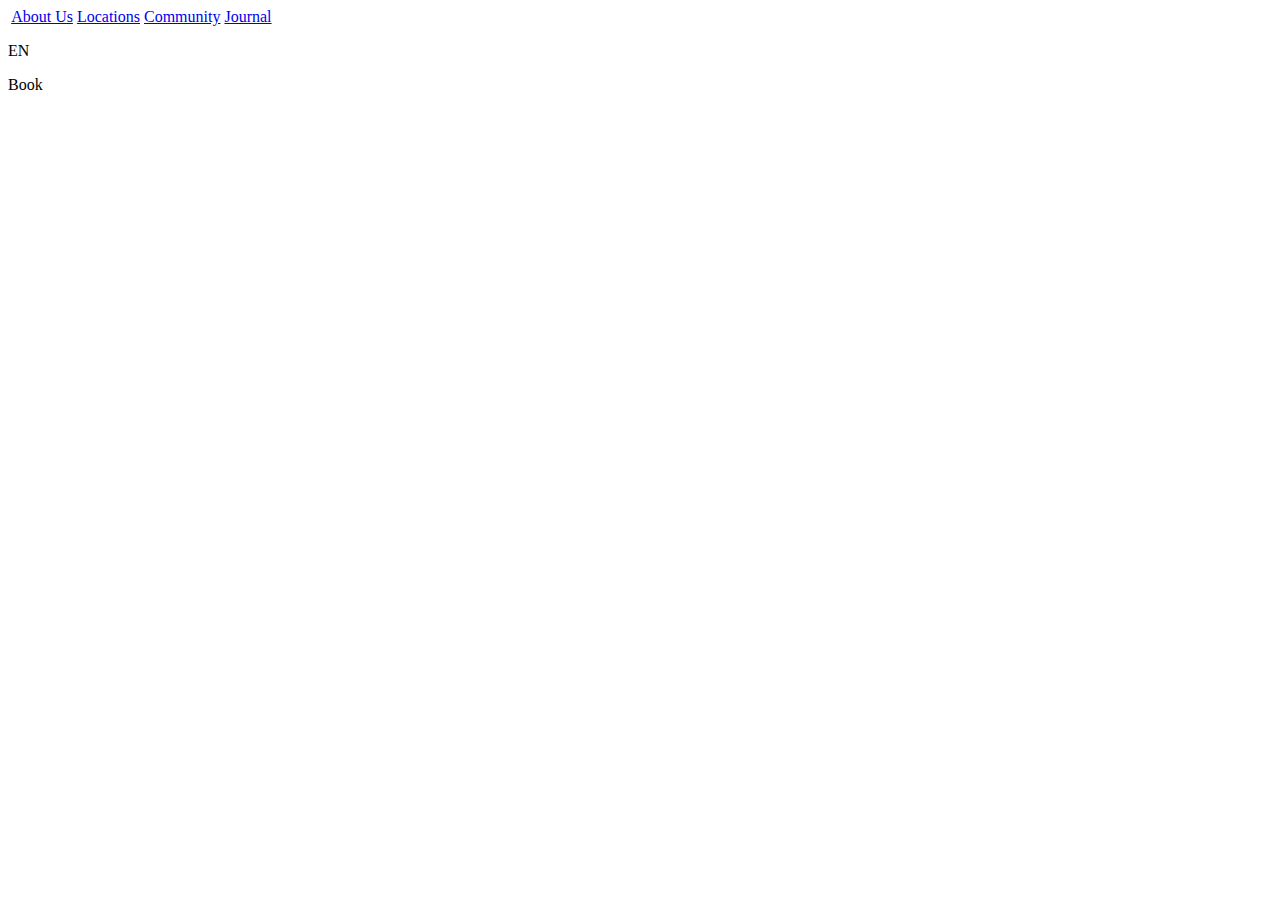
==== index.html @ 4d6e24e7 "first commit" ====
<!DOCTYPE html>
<html lang="en">
<head>
  <meta charset="UTF-8">
  <meta name="viewport" content="width=device-width, initial-scale=1.0">
  <title>새로운 방식으로 살아보는 뉴리빙 커뮤니티, 맹그로브</title>
</head>
<body>
  <div class="header">
    <img src="" class="logo">
    <a href="#">About Us</a>
    <a href="#">Locations</a>
    <a href="#">Community</a>
    <a href="#">Journal</a>
    <p href="#">EN</p>
    <div class="book-btn">Book</div>
  </div>
  <div class="hero-img">
    
  </div>
</body>
</html>
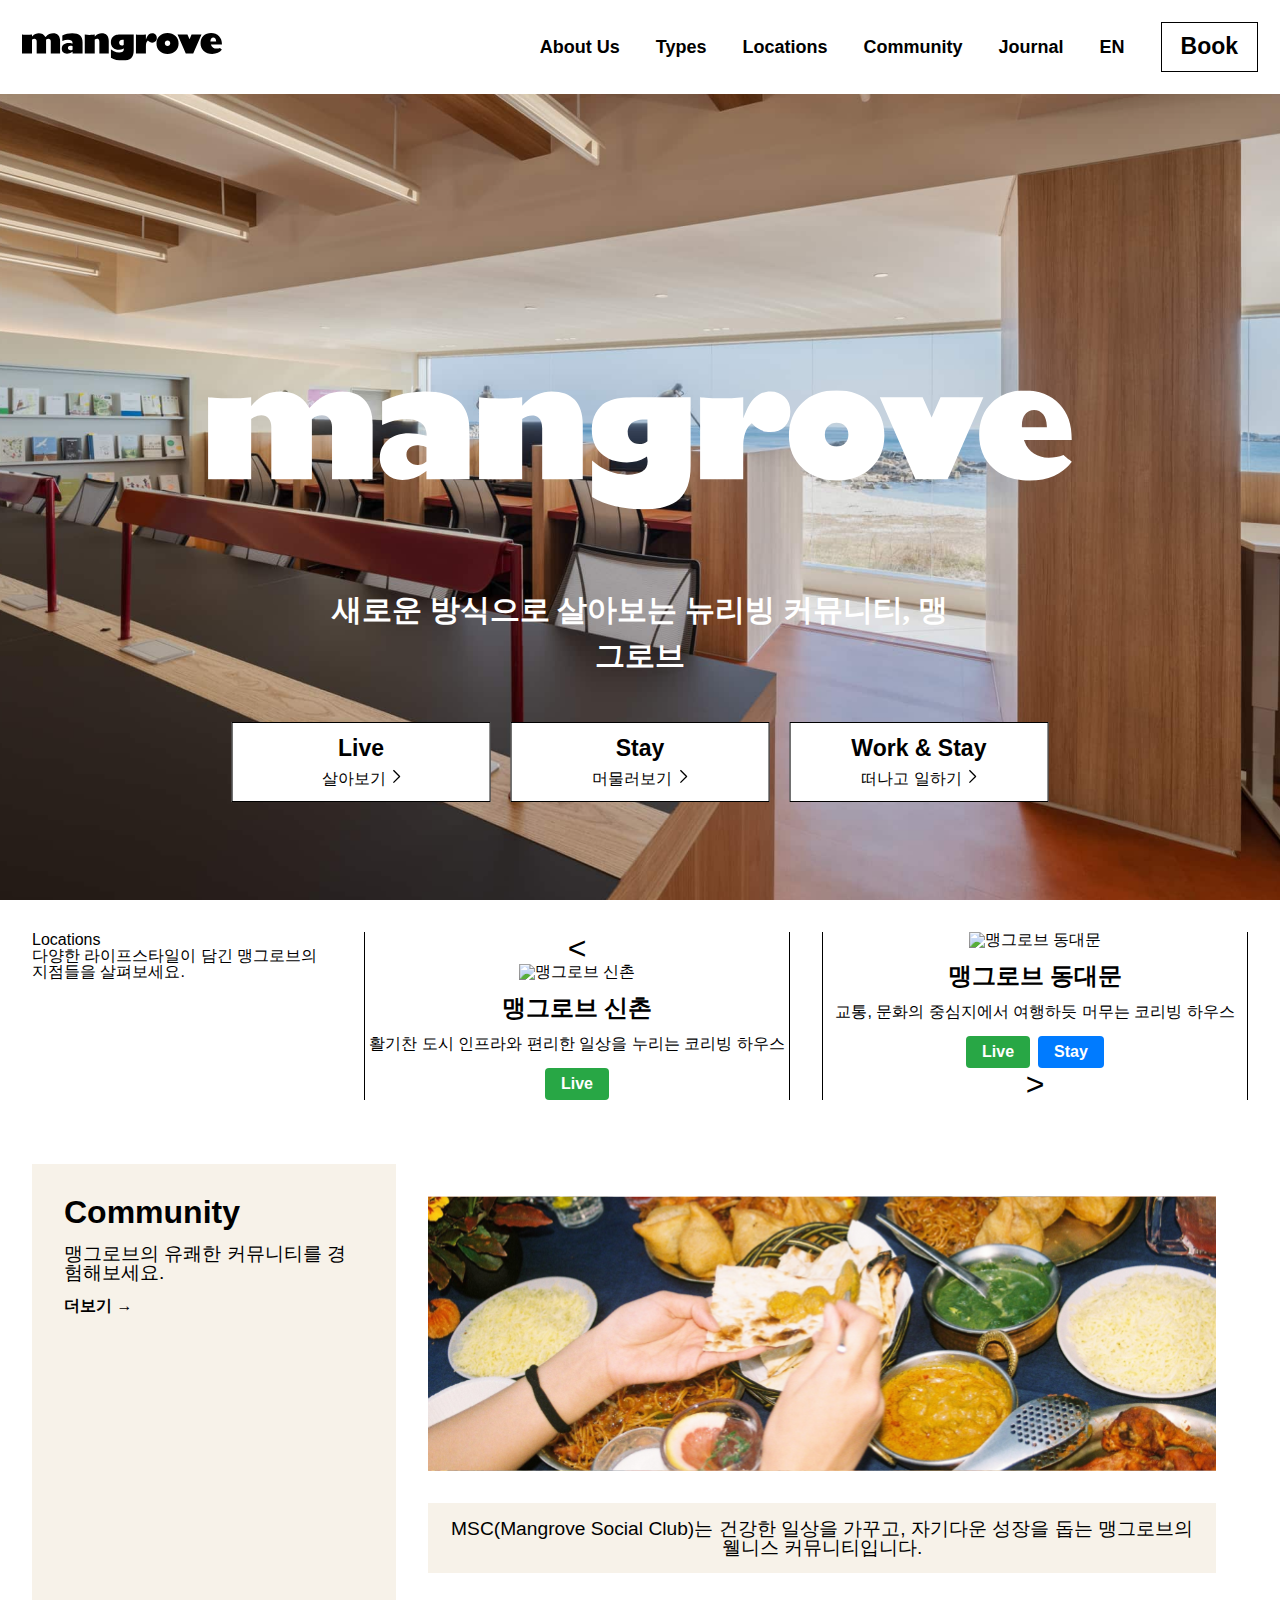
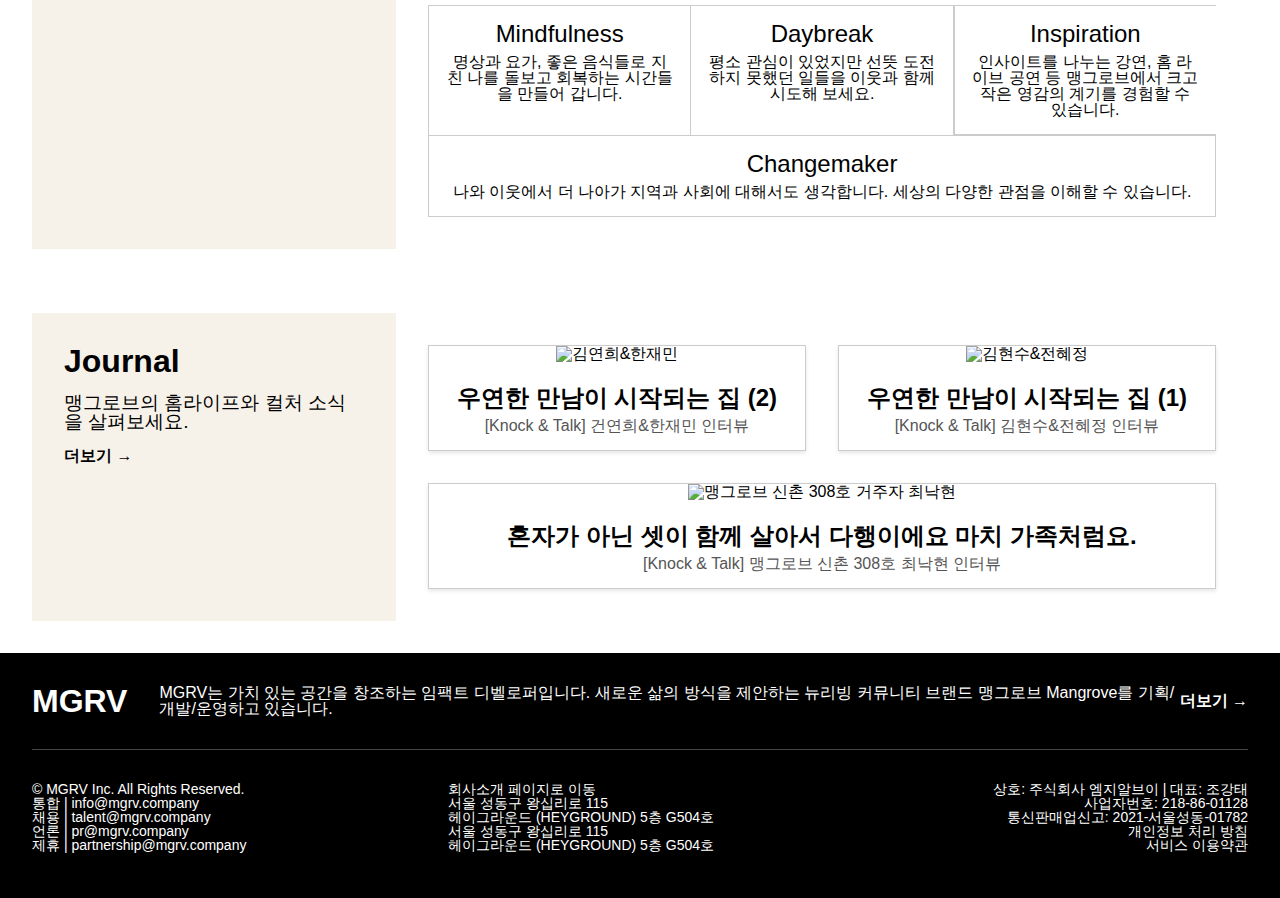
==== commit 6c4031c6: "ADD :: 레이아웃" ====
--- a/index.html
+++ b/index.html
@@ -1,22 +1,188 @@
 <!DOCTYPE html>
 <html lang="en">
+
 <head>
   <meta charset="UTF-8">
   <meta name="viewport" content="width=device-width, initial-scale=1.0">
   <title>새로운 방식으로 살아보는 뉴리빙 커뮤니티, 맹그로브</title>
+  <link href="./reset.css" rel="stylesheet">
+  <link href="./style.css" rel="stylesheet">
 </head>
+
 <body>
   <div class="header">
-    <img src="" class="logo">
-    <a href="#">About Us</a>
-    <a href="#">Locations</a>
-    <a href="#">Community</a>
-    <a href="#">Journal</a>
-    <p href="#">EN</p>
-    <div class="book-btn">Book</div>
+    <img src="./assets/logo_black.svg" class="logo">
+    <div class="link-container">
+      <a href="./about_us.html">About Us</a>
+      <a href="#">Types</a>
+      <a href="#">Locations</a>
+      <a href="#">Community</a>
+      <a href="#">Journal</a>
+      <p href="#">EN</p>
+      <div class="book-btn btn-title">Book</div>
+    </div>
   </div>
-  <div class="hero-img">
-    
+  <div class="hero-container">
+    <img src="./assets/hero_image.png" class="hero-img">
+    <img src="assets/logo_white.svg" class="hero-logo">
+    <div class="content">새로운 방식으로 살아보는 뉴리빙 커뮤니티, 맹그로브</div>
+    <div class="cta-buttons">
+      <div class="cta-btn">
+        <div class="cta-btn-text">
+          <div class="btn-title">Live</div>
+          <div class="btn-text-container">
+            <div class="btn-text">살아보기</div>
+            <img src="assets/arrow-right.svg">
+          </div>
+        </div>
+      </div>
+      <div class="cta-btn">
+        <div class="cta-btn-text">
+          <div class="btn-title">Stay</div>
+          <div class="btn-text-container">
+            <div class="btn-text">머물러보기</div>
+            <img src="assets/arrow-right.svg">
+          </div>
+        </div>
+      </div>
+      <div class="cta-btn">
+        <div class="cta-btn-text">
+          <div class="btn-title">Work & Stay</div>
+          <div class="btn-text-container">
+            <div class="btn-text">떠나고 일하기</div>
+            <img src="assets/arrow-right.svg">
+          </div>
+        </div>
+      </div>
+    </div>
   </div>
+
+  <div class="container">
+    <div class="sidebar">
+      <h1>Locations</h1>
+      <p>다양한 라이프스타일이 담긴 맹그로브의 지점들을 살펴보세요.</p>
+    </div>
+    <div class="main-content">
+
+      <div class="card">
+        <div class="arrow">&lt;</div>
+        <img src="./assets/맹그로브 신촌.svg" alt="맹그로브 신촌">
+        <div class="card-title">맹그로브 신촌</div>
+        <div class="card-description">활기찬 도시 인프라와 편리한 일상을 누리는 코리빙 하우스</div>
+        <div class="btn-container">
+          <a href="#" class="btn live">Live</a>
+        </div>
+      </div>
+      <div class="card">
+        <img src="./assets/맹그로브 동대문.svg" alt="맹그로브 동대문">
+        <div class="card-title">맹그로브 동대문</div>
+        <div class="card-description">교통, 문화의 중심지에서 여행하듯 머무는 코리빙 하우스</div>
+        <div class="btn-container">
+          <a href="#" class="btn live">Live</a>
+          <a href="#" class="btn stay">Stay</a>
+        </div>
+        <div class="arrow">&gt;</div>
+      </div>
+    </div>
+  </div>
+  <div class="community-container">
+    <div class="community-sidebar">
+      <h1>Community</h1>
+      <p>맹그로브의 유쾌한 커뮤니티를 경험해보세요.</p>
+      <a href="#">더보기 &rarr;</a>
+    </div>
+    <div class="community-main-content">
+      <img src="./assets/community_banner.svg" alt="MSC">
+      <div class="community-description">
+        MSC(Mangrove Social Club)는 건강한 일상을 가꾸고, 자기다운 성장을 돕는 맹그로브의 웰니스 커뮤니티입니다.
+      </div>
+      <div class="community-features">
+        <div class="community-feature">
+          <h2>Mindfulness</h2>
+          <p>명상과 요가, 좋은 음식들로 지친 나를 돌보고 회복하는 시간들을 만들어 갑니다.</p>
+        </div>
+        <div class="community-feature">
+          <h2>Daybreak</h2>
+          <p>평소 관심이 있었지만 선뜻 도전하지 못했던 일들을 이웃과 함께 시도해 보세요.</p>
+        </div>
+        <div class="community-feature">
+          <h2>Inspiration</h2>
+          <p>인사이트를 나누는 강연, 홈 라이브 공연 등 맹그로브에서 크고 작은 영감의 계기를 경험할 수 있습니다.</p>
+        </div>
+        <div class="community-feature">
+          <h2>Changemaker</h2>
+          <p>나와 이웃에서 더 나아가 지역과 사회에 대해서도 생각합니다. 세상의 다양한 관점을 이해할 수 있습니다.</p>
+        </div>
+      </div>
+    </div>
+  </div>
+
+  <div class="journal-container">
+    <div class="journal-sidebar">
+      <h1>Journal</h1>
+      <p>맹그로브의 홈라이프와 컬처 소식을 살펴보세요.</p>
+      <a href="#">더보기 &rarr;</a>
+    </div>
+    <div class="journal-main-content">
+      <div class="journal-card">
+        <img src="./assets/김연희_한재민.svg" alt="김연희&한재민">
+        <div class="journal-card-content">
+          <div class="journal-card-title">우연한 만남이 시작되는 집 (2)</div>
+          <div class="journal-card-description">[Knock & Talk] 건연희&한재민 인터뷰</div>
+        </div>
+      </div>
+      <div class="journal-card">
+        <img src="./assets/김현수_전혜정.svg" alt="김현수&전혜정">
+        <div class="journal-card-content">
+          <div class="journal-card-title">우연한 만남이 시작되는 집 (1)</div>
+          <div class="journal-card-description">[Knock & Talk] 김현수&전혜정 인터뷰</div>
+        </div>
+      </div>
+      <div class="journal-card">
+        <img src="./assets/최낙현.svg" alt="맹그로브 신촌 308호 거주자 최낙현">
+        <div class="journal-card-content">
+          <div class="journal-card-title">혼자가 아닌 셋이 함께 살아서 다행이에요 마치 가족처럼요.</div>
+          <div class="journal-card-description">[Knock & Talk] 맹그로브 신촌 308호 최낙현 인터뷰</div>
+        </div>
+      </div>
+    </div>
+  </div>
+
+  <div class="footer-container">
+    <div class="footer-top">
+      <div class="footer-logo">MGRV</div>
+      <div class="footer-description">
+        MGRV는 가치 있는 공간을 창조하는 임팩트 디벨로퍼입니다. 새로운 삶의 방식을 제안하는 뉴리빙 커뮤니티 브랜드 맹그로브 Mangrove를 기획/개발/운영하고 있습니다.
+      </div>
+      <a href="#" class="footer-link">더보기 &rarr;</a>
+    </div>
+    <div class="footer-bottom">
+      <div>
+        &copy; MGRV Inc. All Rights Reserved.<br>
+        통합 | info@mgrv.company<br>
+        채용 | talent@mgrv.company<br>
+        언론 | pr@mgrv.company<br>
+        제휴 | partnership@mgrv.company
+      </div>
+      <div>
+        회사소개 페이지로 이동<br>
+        서울 성동구 왕십리로 115<br>
+        헤이그라운드 (HEYGROUND) 5층 G504호<br>
+        서울 성동구 왕십리로 115<br>
+        헤이그라운드 (HEYGROUND) 5층 G504호<br>
+        <br>
+        <i class="fa fa-youtube"></i> <i class="fa fa-instagram"></i> <i class="fa fa-facebook"></i>
+      </div>
+      <div>
+        상호: 주식회사 엠지알브이 | 대표: 조강태<br>
+        사업자번호: 218-86-01128<br>
+        통신판매업신고: 2021-서울성동-01782<br>
+        개인정보 처리 방침<br>
+        서비스 이용약관
+      </div>
+    </div>
+  </div>
+
 </body>
+
 </html>--- a/style.css
+++ b/style.css
@@ -0,0 +1,694 @@
+.hero-container {
+  position: relative;
+  height: 100vh;
+}
+
+.hero-img {
+  width: 100vw;
+  height: 100%;
+  object-fit: cover;
+  position: absolute;
+  top: 0;
+  left: 0;
+  z-index: 1;
+}
+
+.hero-logo {
+  position: absolute;
+  z-index: 2;
+  top: 50%;
+  left: 50%;
+  transform: translate(-50%, -50%);
+}
+
+.content {
+  position: absolute;
+  bottom: 13.81rem; /* 원하는 위치로 조정 */
+  left: 50%;
+  transform: translateX(-50%);
+  z-index: 2;
+  color: #fff;
+  text-align: center;
+  font-family: "Noto Sans KR";
+  font-size: 1.90375rem;
+  font-style: normal;
+  font-weight: 700;
+  line-height: 2.88rem; /* 151.28% */
+}
+
+.header {
+  position: fixed;
+  top: 0;
+  z-index: 10;
+  background-color: #fff;
+  width: 100vw;
+  display: flex;
+  align-items: center;
+  justify-content: space-between;
+  padding-top: 1.37rem;
+  padding-bottom: 1.37rem;
+}
+
+.link-container {
+  display: flex;
+  justify-content: center;
+  align-items: center;
+  gap: 2.25rem;
+  color: #000;
+
+  font-size: 1.125rem;
+  font-style: normal;
+  font-weight: 900;
+  line-height: 1.125rem;
+  padding-right: 1.37rem;
+}
+
+.logo {
+  display: block;
+  padding-left: 1.37rem;
+}
+
+.book-btn {
+  display: flex;
+  padding: 0.5625rem 1.1875rem;
+  justify-content: center;
+  align-items: center;
+  border: 1px solid #000;
+  background: #fff;
+}
+
+.cta-buttons {
+  display: flex;
+  gap: 1.24rem;
+  position: absolute;
+  bottom: 6.12rem; 
+  left: 50%;
+  transform: translateX(-50%);
+  z-index: 2;
+}
+
+.cta-btn {
+  display: flex;
+  width: 16.06813rem;
+  height: 4.88263rem;
+  flex-direction: column;
+  align-items: flex-start;
+  gap: 0.5rem;
+  border: 1px solid #000;
+  background: #fff;
+  align-items: center;
+  justify-content: center;
+  cursor: pointer;
+}
+
+.cta-btn-text {
+  display: flex;
+  flex-direction: column;
+  align-items: center;
+  gap: 0.375rem;
+}
+
+.btn-title {
+  color: #000;
+  text-align: center;
+  font-size: 1.4375rem;
+  font-style: normal;
+  font-weight: 900;
+  line-height: 1.86875rem; /* 130% */
+}
+
+.btn-text {
+  color: #000;
+  text-align: center;
+  font-size: 1rem;
+  font-style: normal;
+  font-weight: 500;
+  line-height: normal;
+}
+
+.btn-text-container {
+  display: flex;
+  align-items: flex-start;
+  gap: 0.375rem;
+}
+
+
+.container {
+  display: flex;
+  flex-wrap: wrap;
+  padding: 2rem;
+}
+
+.sidebar {
+  flex: 1;
+  min-width: 300px;
+  padding-right: 2rem;
+}
+
+.main-content {
+  flex: 3;
+  display: flex;
+  gap: 2rem;
+  overflow: hidden;
+}
+
+.card {
+  flex: 1;
+  min-width: 300px;
+  border-left: 1px solid #000;
+  border-right: 1px solid #000;
+  text-align: center;
+}
+
+.card img {
+  max-width: 100%;
+  height: auto;
+}
+
+.card-title {
+  font-weight: bold;
+  font-size: 1.5rem;
+  margin-top: 1rem;
+}
+
+.card-description {
+  margin-top: 1rem;
+}
+
+.card .btn-container {
+  display: flex;
+  justify-content: center;
+  gap: 0.5rem;
+  margin-top: 1rem;
+}
+
+.card .btn {
+  display: inline-block;
+  padding: 0.5rem 1rem;
+  border-radius: 0.25rem;
+  background-color: #007bff;
+  color: #fff;
+  text-decoration: none;
+  font-weight: bold;
+}
+
+.card .btn.live {
+  background-color: #28a745;
+}
+
+.card .btn.stay {
+  background-color: #007bff;
+}
+
+.arrow {
+  display: flex;
+  align-items: center;
+  justify-content: center;
+  font-size: 2rem;
+  cursor: pointer;
+  padding: 0 1rem;
+}
+
+.arrow-left {
+  border-right: 1px solid #000;
+}
+
+.arrow-right {
+  border-left: 1px solid #000;
+}
+
+.community-container {
+  display: flex;
+  flex-wrap: wrap;
+  padding: 2rem;
+}
+
+.community-sidebar {
+  flex: 1;
+  min-width: 300px;
+  background-color: #f7f2e9;
+  padding: 2rem;
+}
+
+.community-sidebar h1 {
+  font-size: 2rem;
+  font-weight: bold;
+}
+
+.community-sidebar p {
+  margin-top: 1rem;
+  font-size: 1.2rem;
+}
+
+.community-sidebar a {
+  display: inline-block;
+  margin-top: 1rem;
+  font-weight: bold;
+  text-decoration: none;
+  color: #000;
+}
+
+.community-main-content {
+  flex: 3;
+  padding: 2rem;
+  display: flex;
+  flex-direction: column;
+  align-items: center;
+}
+
+.community-main-content img {
+  max-width: 100%;
+  height: auto;
+  margin-bottom: 2rem;
+}
+
+.community-description {
+  font-size: 1.2rem;
+  text-align: center;
+  background-color: #f7f2e9;
+  padding: 1rem;
+  width: 100%;
+  box-sizing: border-box;
+}
+
+.community-features {
+  display: flex;
+  flex-wrap: wrap;
+  margin-top: 2rem;
+}
+
+.community-feature {
+  flex: 1;
+  min-width: 200px;
+  padding: 1rem;
+  box-sizing: border-box;
+  border-top: 1px solid #ccc;
+  border-left: 1px solid #ccc;
+  text-align: center;
+  background-color: #fff;
+}
+
+.community-feature:nth-child(2n) {
+  border-right: 1px solid #ccc;
+}
+
+.community-feature:nth-last-child(-n+2) {
+  border-bottom: 1px solid #ccc;
+}
+
+.community-feature h2 {
+  font-size: 1.5rem;
+  margin-bottom: 0.5rem;
+}
+
+.community-feature p {
+  font-size: 1rem;
+}
+
+
+.journal-container {
+  display: flex;
+  flex-wrap: wrap;
+  padding: 2rem;
+}
+
+.journal-sidebar {
+  flex: 1;
+  min-width: 300px;
+  background-color: #f7f2e9;
+  padding: 2rem;
+}
+
+.journal-sidebar h1 {
+  font-size: 2rem;
+  font-weight: bold;
+}
+
+.journal-sidebar p {
+  margin-top: 1rem;
+  font-size: 1.2rem;
+}
+
+.journal-sidebar a {
+  display: inline-block;
+  margin-top: 1rem;
+  font-weight: bold;
+  text-decoration: none;
+  color: #000;
+}
+
+.journal-main-content {
+  flex: 3;
+  padding: 2rem;
+  display: flex;
+  flex-wrap: wrap;
+  gap: 2rem;
+}
+
+.journal-card {
+  flex: 1;
+  min-width: 300px;
+  background-color: #fff;
+  border: 1px solid #ccc;
+  box-shadow: 0 2px 4px rgba(0, 0, 0, 0.1);
+  text-align: center;
+  overflow: hidden;
+}
+
+.journal-card img {
+  width: 100%;
+  height: auto;
+}
+
+.journal-card-content {
+  padding: 1rem;
+}
+
+.journal-card-title {
+  font-size: 1.5rem;
+  font-weight: bold;
+  margin-top: 0.5rem;
+}
+
+.journal-card-description {
+  font-size: 1rem;
+  color: #555;
+  margin-top: 0.5rem;
+}
+
+.footer-container {
+  background-color: #000;
+  color: #fff;
+  padding: 2rem;
+  display: flex;
+  flex-direction: column;
+  align-items: center;
+}
+
+.footer-top {
+  width: 100%;
+  display: flex;
+  justify-content: space-between;
+  align-items: center;
+  border-bottom: 1px solid #444;
+  padding-bottom: 2rem;
+  margin-bottom: 2rem;
+}
+
+.footer-logo {
+  font-size: 2rem;
+  font-weight: bold;
+}
+
+.footer-description {
+  flex: 1;
+  margin-left: 2rem;
+  font-size: 1rem;
+}
+
+.footer-link {
+  font-weight: bold;
+  text-decoration: none;
+  color: #fff;
+}
+
+.footer-bottom {
+  width: 100%;
+  display: flex;
+  justify-content: space-between;
+  font-size: 0.875rem;
+}
+
+.footer-bottom div {
+  flex: 1;
+  padding: 0 1rem;
+}
+
+.footer-bottom div:first-child {
+  padding-left: 0;
+}
+
+.footer-bottom div:last-child {
+  padding-right: 0;
+  text-align: right;
+}
+
+.live-grow-container {
+  display: flex;
+  flex-direction: column;
+  align-items: center;
+  padding: 2rem;
+  text-align: center;
+}
+
+.live-grow-image {
+  max-width: 100%;
+  height: auto;
+}
+
+.live-grow-title {
+  font-size: 2rem;
+  font-weight: bold;
+  margin: 2rem 0 1rem;
+}
+
+.live-grow-description {
+  font-size: 1rem;
+  line-height: 1.5;
+  max-width: 800px;
+}
+
+.embrace-container {
+  display: flex;
+  flex-wrap: wrap;
+  width: 100%;
+}
+
+.embrace-section {
+  width: 50%;
+  padding: 2rem;
+  box-sizing: border-box;
+  display: flex;
+  align-items: center;
+  justify-content: center;
+}
+
+.embrace-section-left {
+  background-color: #e0f7fa;
+}
+
+.embrace-section-right {
+  background-color: #f7f2e9;
+  text-align: left;
+}
+
+.embrace-section-left .embrace-circle {
+  width: 80%;
+  height: 0;
+  padding-bottom: 80%;
+  background-color: #00c853;
+  border-radius: 50%;
+}
+
+.embrace-section-right .embrace-content {
+  max-width: 80%;
+}
+
+.embrace-section-right .embrace-title {
+  font-size: 1.5rem;
+  font-weight: bold;
+  margin: 1rem 0;
+}
+
+.embrace-section-right .embrace-subtitle {
+  font-size: 1.2rem;
+  font-weight: bold;
+  margin-bottom: 1rem;
+}
+
+.embrace-section-right .embrace-description {
+  font-size: 1rem;
+  line-height: 1.5;
+}
+
+
+.inspired-container {
+  display: flex;
+  flex-wrap: wrap;
+  width: 100%;
+}
+
+.inspired-section {
+  width: 50%;
+  padding: 2rem;
+  box-sizing: border-box;
+  display: flex;
+  align-items: center;
+  justify-content: center;
+}
+
+.inspired-section-left {
+  background-color: #f7f2e9;
+  text-align: left;
+}
+
+.inspired-section-right {
+  background-color: #e0f7fa;
+}
+
+.inspired-section-left .inspired-content {
+  max-width: 80%;
+}
+
+.inspired-section-left .inspired-title {
+  font-size: 1.5rem;
+  font-weight: bold;
+  margin: 1rem 0;
+}
+
+.inspired-section-left .inspired-subtitle {
+  font-size: 1.2rem;
+  font-weight: bold;
+  margin-bottom: 1rem;
+}
+
+.inspired-section-left .inspired-description {
+  font-size: 1rem;
+  line-height: 1.5;
+}
+
+.inspired-section-right .inspired-circles {
+  display: grid;
+  grid-template-columns: repeat(5, 1fr);
+  grid-template-rows: repeat(5, 1fr);
+  gap: 10px;
+}
+
+/* .inspired-section-right{
+  background-color: #3f51b5;
+  border-radius: 50%;
+  padding-bottom: 100%; 
+} */
+
+
+.selfhood-container {
+  display: flex;
+  flex-wrap: wrap;
+  width: 100%;
+}
+
+.selfhood-section {
+  width: 50%;
+  padding: 2rem;
+  box-sizing: border-box;
+  display: flex;
+  align-items: center;
+  justify-content: center;
+}
+
+.selfhood-section-left {
+  background-color: #e0f7fa;
+  position: relative;
+  height: 300px; /* 예제 높이 */
+}
+
+.wave {
+  position: absolute;
+  bottom: 0;
+  width: 100%;
+  height: 50%;
+  background: #3f51b5;
+  clip-path: polygon(0 50%, 100% 0, 100% 100%, 0 100%);
+}
+
+.selfhood-section-right {
+  background-color: #f7f2e9;
+  text-align: left;
+  display: flex;
+  align-items: center;
+}
+
+.selfhood-section-right .selfhood-content {
+  max-width: 80%;
+}
+
+.selfhood-section-right .selfhood-title {
+  font-size: 1.5rem;
+  font-weight: bold;
+  margin: 1rem 0;
+}
+
+.selfhood-section-right .selfhood-subtitle {
+  font-size: 1.2rem;
+  font-weight: bold;
+  margin-bottom: 1rem;
+}
+
+.selfhood-section-right .selfhood-description {
+  font-size: 1rem;
+  line-height: 1.5;
+}
+
+.types-container {
+  text-align: center;
+  padding: 2rem;
+}
+
+.types-header {
+  margin-bottom: 1rem;
+}
+
+.types-subheader {
+  margin-bottom: 2rem;
+}
+
+.types-cards {
+  display: flex;
+  justify-content: space-around;
+  flex-wrap: wrap;
+}
+
+.types-card {
+  background-color: #f7f2e9;
+  border-radius: 15px;
+  box-shadow: 0 4px 8px rgba(0, 0, 0, 0.1);
+  width: 300px;
+  padding: 1.5rem;
+  margin: 1rem;
+  text-align: center;
+  display: flex;
+  flex-direction: column;
+  align-items: center;
+}
+
+.types-card img {
+  width: 100px;
+  height: auto;
+  margin-bottom: 1rem;
+}
+
+.types-card-title {
+  font-size: 1.5rem;
+  font-weight: bold;
+  margin-bottom: 0.5rem;
+}
+
+.types-card-description {
+  font-size: 1rem;
+  margin-bottom: 1rem;
+}
+
+.types-card-button {
+  background-color: #00c853;
+  color: #fff;
+  padding: 0.5rem 1rem;
+  border: none;
+  border-radius: 5px;
+  cursor: pointer;
+  text-decoration: none;
+  font-size: 1rem;
+}
+
+.types-card-button:hover {
+  background-color: #00a842;
+}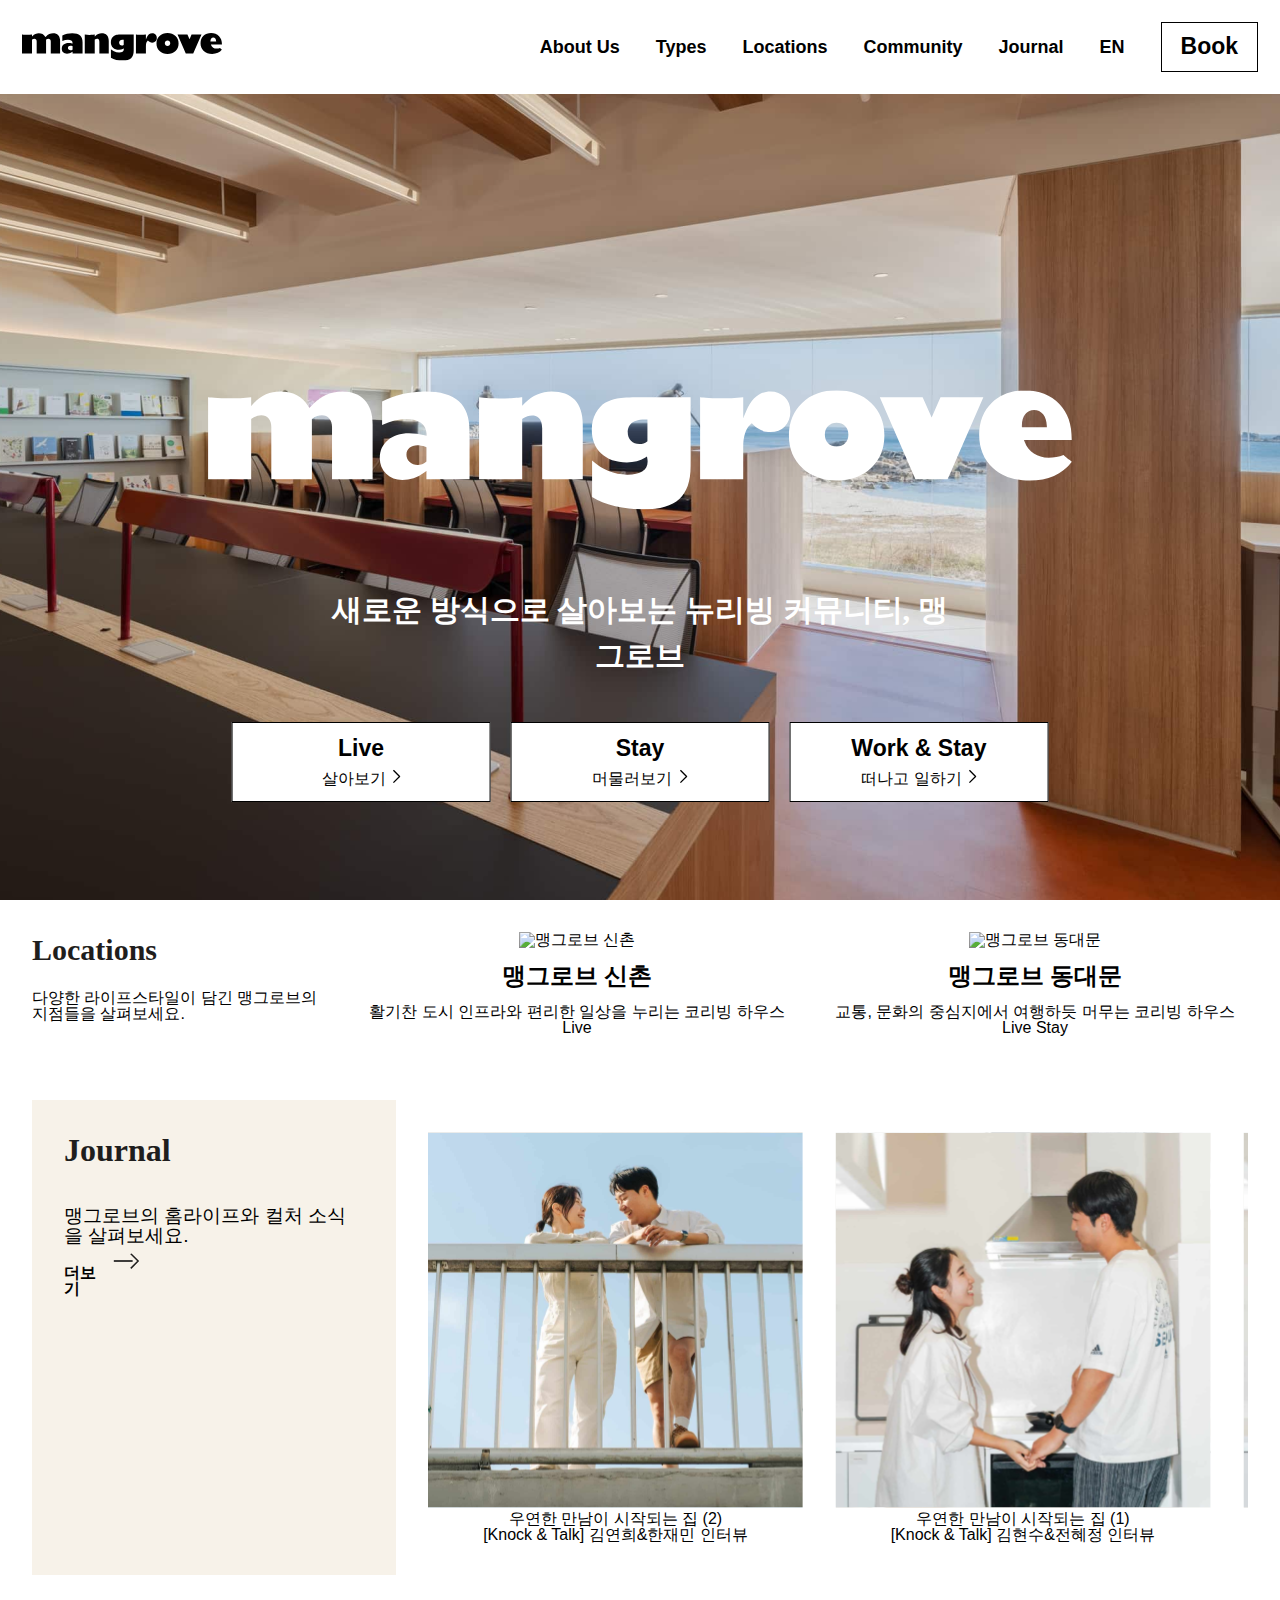
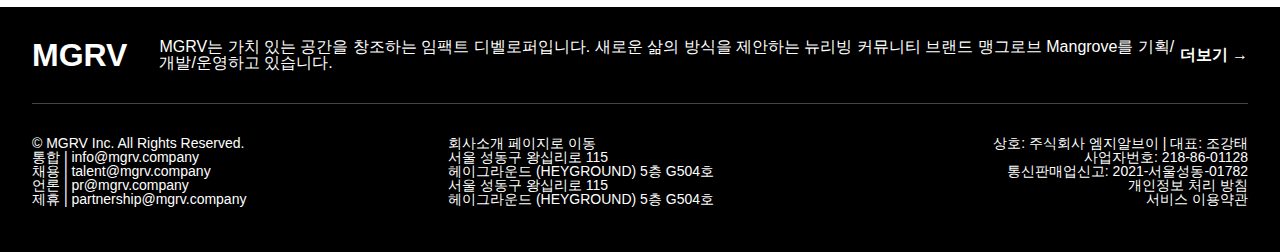
==== commit 3ae855a6: "코드 리팩토링 및 추가" ====
--- a/index.html
+++ b/index.html
@@ -4,9 +4,11 @@
 <head>
   <meta charset="UTF-8">
   <meta name="viewport" content="width=device-width, initial-scale=1.0">
-  <title>새로운 방식으로 살아보는 뉴리빙 커뮤니티, 맹그로브</title>
+  <title>맹그로브, 새로운 방식으로 살아보는 뉴리빙 커뮤니티</title>
+  <!-- 운용의 용이성 중. 쉬운 네비게이션 사용 -->
   <link href="./reset.css" rel="stylesheet">
   <link href="./style.css" rel="stylesheet">
+  <script src="script.js" defer></script>
 </head>
 
 <body>
@@ -23,8 +25,8 @@
     </div>
   </div>
   <div class="hero-container">
-    <img src="./assets/hero_image.png" class="hero-img">
-    <img src="assets/logo_white.svg" class="hero-logo">
+    <img src="./assets/hero_image.png" class="hero-img" alt="맹그로브 하우스 내부를 보여주는 메인페이지 이미지">
+    <img src="assets/logo_white.svg" class="hero-logo" alt="로고">
     <div class="content">새로운 방식으로 살아보는 뉴리빙 커뮤니티, 맹그로브</div>
     <div class="cta-buttons">
       <div class="cta-btn">
@@ -32,7 +34,7 @@
           <div class="btn-title">Live</div>
           <div class="btn-text-container">
             <div class="btn-text">살아보기</div>
-            <img src="assets/arrow-right.svg">
+            <img src="assets/arrow-right.svg" alt="오른쪽 화살표">
           </div>
         </div>
       </div>
@@ -41,7 +43,7 @@
           <div class="btn-title">Stay</div>
           <div class="btn-text-container">
             <div class="btn-text">머물러보기</div>
-            <img src="assets/arrow-right.svg">
+            <img src="assets/arrow-right.svg" alt="오른쪽 화살표">
           </div>
         </div>
       </div>
@@ -50,7 +52,7 @@
           <div class="btn-title">Work & Stay</div>
           <div class="btn-text-container">
             <div class="btn-text">떠나고 일하기</div>
-            <img src="assets/arrow-right.svg">
+            <img src="assets/arrow-right.svg" alt="오른쪽 화살표">
           </div>
         </div>
       </div>
@@ -59,59 +61,26 @@
 
   <div class="container">
     <div class="sidebar">
-      <h1>Locations</h1>
+      <h1 class="sidebar-title">Locations</h1>
       <p>다양한 라이프스타일이 담긴 맹그로브의 지점들을 살펴보세요.</p>
     </div>
     <div class="main-content">
 
-      <div class="card">
-        <div class="arrow">&lt;</div>
-        <img src="./assets/맹그로브 신촌.svg" alt="맹그로브 신촌">
+      <div class="card-2">
+        <img src="./assets/맹그로브 신촌.svg" alt="맹그로브 신촌" alt="맹그로브 신촌의 외관을 선처럼 그린 그림">
         <div class="card-title">맹그로브 신촌</div>
         <div class="card-description">활기찬 도시 인프라와 편리한 일상을 누리는 코리빙 하우스</div>
         <div class="btn-container">
           <a href="#" class="btn live">Live</a>
         </div>
       </div>
-      <div class="card">
-        <img src="./assets/맹그로브 동대문.svg" alt="맹그로브 동대문">
+      <div class="card-2">
+        <img src="./assets/맹그로브 동대문.svg" alt="맹그로브 동대문" alt="맹그로브 동대문의 외관을 선처럼 그린 그림">
         <div class="card-title">맹그로브 동대문</div>
         <div class="card-description">교통, 문화의 중심지에서 여행하듯 머무는 코리빙 하우스</div>
         <div class="btn-container">
           <a href="#" class="btn live">Live</a>
           <a href="#" class="btn stay">Stay</a>
-        </div>
-        <div class="arrow">&gt;</div>
-      </div>
-    </div>
-  </div>
-  <div class="community-container">
-    <div class="community-sidebar">
-      <h1>Community</h1>
-      <p>맹그로브의 유쾌한 커뮤니티를 경험해보세요.</p>
-      <a href="#">더보기 &rarr;</a>
-    </div>
-    <div class="community-main-content">
-      <img src="./assets/community_banner.svg" alt="MSC">
-      <div class="community-description">
-        MSC(Mangrove Social Club)는 건강한 일상을 가꾸고, 자기다운 성장을 돕는 맹그로브의 웰니스 커뮤니티입니다.
-      </div>
-      <div class="community-features">
-        <div class="community-feature">
-          <h2>Mindfulness</h2>
-          <p>명상과 요가, 좋은 음식들로 지친 나를 돌보고 회복하는 시간들을 만들어 갑니다.</p>
-        </div>
-        <div class="community-feature">
-          <h2>Daybreak</h2>
-          <p>평소 관심이 있었지만 선뜻 도전하지 못했던 일들을 이웃과 함께 시도해 보세요.</p>
-        </div>
-        <div class="community-feature">
-          <h2>Inspiration</h2>
-          <p>인사이트를 나누는 강연, 홈 라이브 공연 등 맹그로브에서 크고 작은 영감의 계기를 경험할 수 있습니다.</p>
-        </div>
-        <div class="community-feature">
-          <h2>Changemaker</h2>
-          <p>나와 이웃에서 더 나아가 지역과 사회에 대해서도 생각합니다. 세상의 다양한 관점을 이해할 수 있습니다.</p>
         </div>
       </div>
     </div>
@@ -119,32 +88,15 @@
 
   <div class="journal-container">
     <div class="journal-sidebar">
-      <h1>Journal</h1>
+      <h1 class="sidebar-title">Journal</h1>
       <p>맹그로브의 홈라이프와 컬처 소식을 살펴보세요.</p>
-      <a href="#">더보기 &rarr;</a>
+      <div class="arrow-text-container">
+        <a href="#">더보기</a>
+        <img src="assets/bigArrow.svg">
+      </div>
     </div>
     <div class="journal-main-content">
-      <div class="journal-card">
-        <img src="./assets/김연희_한재민.svg" alt="김연희&한재민">
-        <div class="journal-card-content">
-          <div class="journal-card-title">우연한 만남이 시작되는 집 (2)</div>
-          <div class="journal-card-description">[Knock & Talk] 건연희&한재민 인터뷰</div>
-        </div>
-      </div>
-      <div class="journal-card">
-        <img src="./assets/김현수_전혜정.svg" alt="김현수&전혜정">
-        <div class="journal-card-content">
-          <div class="journal-card-title">우연한 만남이 시작되는 집 (1)</div>
-          <div class="journal-card-description">[Knock & Talk] 김현수&전혜정 인터뷰</div>
-        </div>
-      </div>
-      <div class="journal-card">
-        <img src="./assets/최낙현.svg" alt="맹그로브 신촌 308호 거주자 최낙현">
-        <div class="journal-card-content">
-          <div class="journal-card-title">혼자가 아닌 셋이 함께 살아서 다행이에요 마치 가족처럼요.</div>
-          <div class="journal-card-description">[Knock & Talk] 맹그로브 신촌 308호 최낙현 인터뷰</div>
-        </div>
-      </div>
+      <div id="card-container" class="container-row"></div>
     </div>
   </div>
 
--- a/style.css
+++ b/style.css
@@ -81,7 +81,7 @@
   display: flex;
   gap: 1.24rem;
   position: absolute;
-  bottom: 6.12rem; 
+  bottom: 6.12rem;
   left: 50%;
   transform: translateX(-50%);
   z-index: 2;
@@ -129,9 +129,9 @@
 .btn-text-container {
   display: flex;
   align-items: flex-start;
+
   gap: 0.375rem;
 }
-
 
 .container {
   display: flex;
@@ -145,6 +145,16 @@
   padding-right: 2rem;
 }
 
+.sidebar-title {
+  color: #1f1e1d;
+  font-family: "Attila Sans Classic";
+  font-size: 1.875rem;
+  font-style: normal;
+  font-weight: 800;
+  line-height: 2.25rem;
+  padding-bottom: 1.4rem;
+}
+
 .main-content {
   flex: 3;
   display: flex;
@@ -152,15 +162,15 @@
   overflow: hidden;
 }
 
-.card {
+.card-2 {
   flex: 1;
   min-width: 300px;
-  border-left: 1px solid #000;
-  border-right: 1px solid #000;
-  text-align: center;
-}
-
-.card img {
+  /* border-left: 1px solid #000;
+  border-right: 1px solid #000; */
+  text-align: center;
+}
+
+.card-2 img {
   max-width: 100%;
   height: auto;
 }
@@ -200,6 +210,12 @@
   background-color: #007bff;
 }
 
+.card-container {
+  display: inline-flex;
+  align-items: flex-start;
+  gap: 1.25rem;
+}
+
 .arrow {
   display: flex;
   align-items: center;
@@ -216,95 +232,6 @@
 .arrow-right {
   border-left: 1px solid #000;
 }
-
-.community-container {
-  display: flex;
-  flex-wrap: wrap;
-  padding: 2rem;
-}
-
-.community-sidebar {
-  flex: 1;
-  min-width: 300px;
-  background-color: #f7f2e9;
-  padding: 2rem;
-}
-
-.community-sidebar h1 {
-  font-size: 2rem;
-  font-weight: bold;
-}
-
-.community-sidebar p {
-  margin-top: 1rem;
-  font-size: 1.2rem;
-}
-
-.community-sidebar a {
-  display: inline-block;
-  margin-top: 1rem;
-  font-weight: bold;
-  text-decoration: none;
-  color: #000;
-}
-
-.community-main-content {
-  flex: 3;
-  padding: 2rem;
-  display: flex;
-  flex-direction: column;
-  align-items: center;
-}
-
-.community-main-content img {
-  max-width: 100%;
-  height: auto;
-  margin-bottom: 2rem;
-}
-
-.community-description {
-  font-size: 1.2rem;
-  text-align: center;
-  background-color: #f7f2e9;
-  padding: 1rem;
-  width: 100%;
-  box-sizing: border-box;
-}
-
-.community-features {
-  display: flex;
-  flex-wrap: wrap;
-  margin-top: 2rem;
-}
-
-.community-feature {
-  flex: 1;
-  min-width: 200px;
-  padding: 1rem;
-  box-sizing: border-box;
-  border-top: 1px solid #ccc;
-  border-left: 1px solid #ccc;
-  text-align: center;
-  background-color: #fff;
-}
-
-.community-feature:nth-child(2n) {
-  border-right: 1px solid #ccc;
-}
-
-.community-feature:nth-last-child(-n+2) {
-  border-bottom: 1px solid #ccc;
-}
-
-.community-feature h2 {
-  font-size: 1.5rem;
-  margin-bottom: 0.5rem;
-}
-
-.community-feature p {
-  font-size: 1rem;
-}
-
 
 .journal-container {
   display: flex;
@@ -349,7 +276,7 @@
   flex: 1;
   min-width: 300px;
   background-color: #fff;
-  border: 1px solid #ccc;
+  /* border: 1px solid #ccc; */
   box-shadow: 0 2px 4px rgba(0, 0, 0, 0.1);
   text-align: center;
   overflow: hidden;
@@ -437,7 +364,7 @@
   display: flex;
   flex-direction: column;
   align-items: center;
-  padding: 2rem;
+  padding: 10rem;
   text-align: center;
 }
 
@@ -511,7 +438,6 @@
   line-height: 1.5;
 }
 
-
 .inspired-container {
   display: flex;
   flex-wrap: wrap;
@@ -570,7 +496,6 @@
   padding-bottom: 100%; 
 } */
 
-
 .selfhood-container {
   display: flex;
   flex-wrap: wrap;
@@ -596,9 +521,8 @@
   position: absolute;
   bottom: 0;
   width: 100%;
-  height: 50%;
+  height: 100%;
   background: #3f51b5;
-  clip-path: polygon(0 50%, 100% 0, 100% 100%, 0 100%);
 }
 
 .selfhood-section-right {
@@ -691,4 +615,33 @@
 
 .types-card-button:hover {
   background-color: #00a842;
-}+}
+
+.journal-main-content {
+  flex: 3;
+  padding: 2rem;
+  overflow-x: auto; /* Enable horizontal scrolling */
+  white-space: nowrap; /* Prevent line break */
+}
+
+.container-row {
+  display: flex;
+  gap: 2rem;
+  width: 900px; /* Set a fixed width */
+}
+
+.card {
+  flex: 0 0 300px; /* Fixed width for each card */
+  text-align: center;
+  display: inline-block; /* Ensure cards are inline-block */
+}
+
+.arrow-text-container {
+  display: flex;
+  width: 4.76063rem;
+  height: 2.29875rem;
+  padding: 0.26188rem 0rem 0.33688rem 0rem;
+  justify-content: center;
+  align-items: flex-start;
+  gap: 0.38813rem;
+}
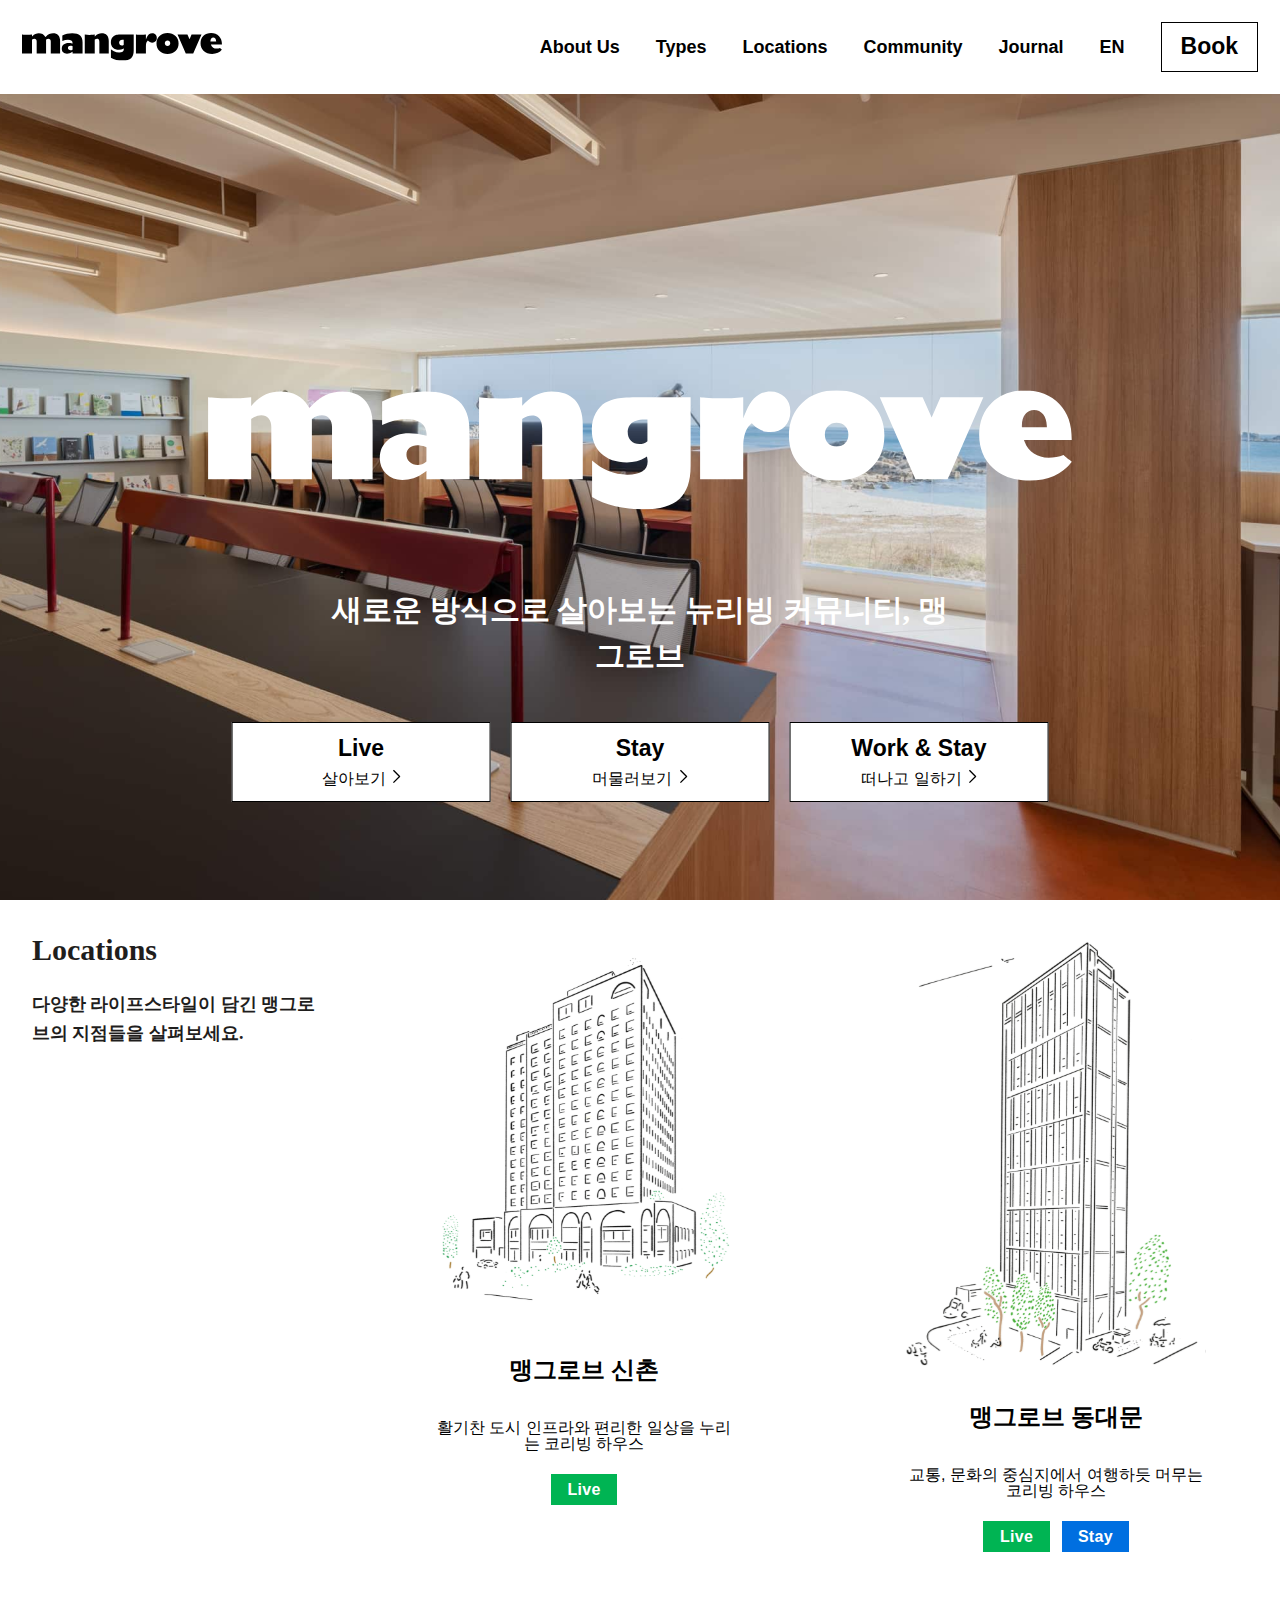
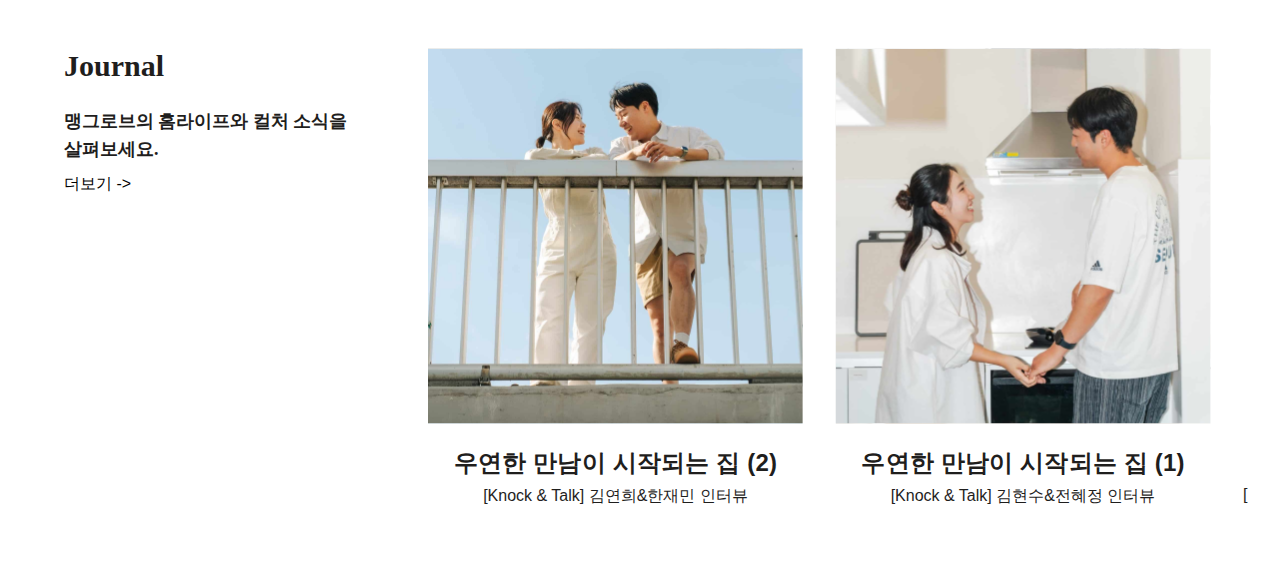
==== commit 29c08263: "클래스 이름 단순화 변경 + 스타일" ====
--- a/index.html
+++ b/index.html
@@ -5,53 +5,53 @@
   <meta charset="UTF-8">
   <meta name="viewport" content="width=device-width, initial-scale=1.0">
   <title>맹그로브, 새로운 방식으로 살아보는 뉴리빙 커뮤니티</title>
-  <!-- 운용의 용이성 중. 쉬운 네비게이션 사용 -->
   <link href="./reset.css" rel="stylesheet">
   <link href="./style.css" rel="stylesheet">
   <script src="script.js" defer></script>
+  <link rel="icon" href="assets/favicon.ico">
 </head>
 
 <body>
-  <div class="header">
+  <div class="main_header">
     <img src="./assets/logo_black.svg" class="logo">
-    <div class="link-container">
+    <div class="nav_links">
       <a href="./about_us.html">About Us</a>
       <a href="#">Types</a>
       <a href="#">Locations</a>
       <a href="#">Community</a>
       <a href="#">Journal</a>
       <p href="#">EN</p>
-      <div class="book-btn btn-title">Book</div>
+      <div class="book_button button_title">Book</div>
     </div>
   </div>
-  <div class="hero-container">
-    <img src="./assets/hero_image.png" class="hero-img" alt="맹그로브 하우스 내부를 보여주는 메인페이지 이미지">
-    <img src="assets/logo_white.svg" class="hero-logo" alt="로고">
-    <div class="content">새로운 방식으로 살아보는 뉴리빙 커뮤니티, 맹그로브</div>
-    <div class="cta-buttons">
-      <div class="cta-btn">
-        <div class="cta-btn-text">
-          <div class="btn-title">Live</div>
-          <div class="btn-text-container">
-            <div class="btn-text">살아보기</div>
+  <div class="hero_container">
+    <img src="./assets/hero_image.png" class="hero_image" alt="맹그로브 하우스 내부를 보여주는 메인페이지 이미지">
+    <img src="assets/logo_white.svg" class="hero_logo" alt="로고">
+    <div class="hero_content">새로운 방식으로 살아보는 뉴리빙 커뮤니티, 맹그로브</div>
+    <div class="hero_cta_buttons">
+      <div class="cta_button">
+        <div class="cta_button_text">
+          <div class="button_title">Live</div>
+          <div class="button_text_wrapper">
+            <div class="button_text">살아보기</div>
             <img src="assets/arrow-right.svg" alt="오른쪽 화살표">
           </div>
         </div>
       </div>
-      <div class="cta-btn">
-        <div class="cta-btn-text">
-          <div class="btn-title">Stay</div>
-          <div class="btn-text-container">
-            <div class="btn-text">머물러보기</div>
+      <div class="cta_button">
+        <div class="cta_button_text">
+          <div class="button_title">Stay</div>
+          <div class="button_text_wrapper">
+            <div class="button_text">머물러보기</div>
             <img src="assets/arrow-right.svg" alt="오른쪽 화살표">
           </div>
         </div>
       </div>
-      <div class="cta-btn">
-        <div class="cta-btn-text">
-          <div class="btn-title">Work & Stay</div>
-          <div class="btn-text-container">
-            <div class="btn-text">떠나고 일하기</div>
+      <div class="cta_button">
+        <div class="cta_button_text">
+          <div class="button_title">Work & Stay</div>
+          <div class="button_text_wrapper">
+            <div class="button_text">떠나고 일하기</div>
             <img src="assets/arrow-right.svg" alt="오른쪽 화살표">
           </div>
         </div>
@@ -59,26 +59,25 @@
     </div>
   </div>
 
-  <div class="container">
+  <div class="main_content">
     <div class="sidebar">
-      <h1 class="sidebar-title">Locations</h1>
-      <p>다양한 라이프스타일이 담긴 맹그로브의 지점들을 살펴보세요.</p>
+      <h1 class="sidebar_title">Locations</h1>
+      <div class="sidebar_description">다양한 라이프스타일이 담긴 맹그로브의 지점들을 살펴보세요.</div>
     </div>
-    <div class="main-content">
-
-      <div class="card-2">
-        <img src="./assets/맹그로브 신촌.svg" alt="맹그로브 신촌" alt="맹그로브 신촌의 외관을 선처럼 그린 그림">
-        <div class="card-title">맹그로브 신촌</div>
-        <div class="card-description">활기찬 도시 인프라와 편리한 일상을 누리는 코리빙 하우스</div>
-        <div class="btn-container">
+    <div class="content_area">
+      <div class="location_card">
+        <img src="./assets/맹그로브 신촌.svg" alt="맹그로브 신촌의 외관을 선처럼 그린 그림">
+        <div class="card_title">맹그로브 신촌</div>
+        <div class="card_description">활기찬 도시 인프라와 편리한 일상을 누리는 코리빙 하우스</div>
+        <div class="btn_container">
           <a href="#" class="btn live">Live</a>
         </div>
       </div>
-      <div class="card-2">
-        <img src="./assets/맹그로브 동대문.svg" alt="맹그로브 동대문" alt="맹그로브 동대문의 외관을 선처럼 그린 그림">
-        <div class="card-title">맹그로브 동대문</div>
-        <div class="card-description">교통, 문화의 중심지에서 여행하듯 머무는 코리빙 하우스</div>
-        <div class="btn-container">
+      <div class="location_card">
+        <img src="./assets/맹그로브 동대문.svg" alt="맹그로브 동대문의 외관을 선처럼 그린 그림">
+        <div class="card_title">맹그로브 동대문</div>
+        <div class="card_description">교통, 문화의 중심지에서 여행하듯 머무는 코리빙 하우스</div>
+        <div class="btn_container">
           <a href="#" class="btn live">Live</a>
           <a href="#" class="btn stay">Stay</a>
         </div>
@@ -86,54 +85,18 @@
     </div>
   </div>
 
-  <div class="journal-container">
-    <div class="journal-sidebar">
-      <h1 class="sidebar-title">Journal</h1>
-      <p>맹그로브의 홈라이프와 컬처 소식을 살펴보세요.</p>
-      <div class="arrow-text-container">
-        <a href="#">더보기</a>
-        <img src="assets/bigArrow.svg">
-      </div>
+  <div class="journal_section">
+    <div class="journal_sidebar">
+      <h1 class="sidebar_title">Journal</h1>
+      <div class="sidebar_description">맹그로브의 홈라이프와 컬처 소식을 살펴보세요.</div>
+      <div style="margin-top: 12px;">더보기 -></div>
     </div>
-    <div class="journal-main-content">
-      <div id="card-container" class="container-row"></div>
+    <div class="journal_content">
+      <div id="card_container" class="card_slider"></div>
     </div>
   </div>
 
-  <div class="footer-container">
-    <div class="footer-top">
-      <div class="footer-logo">MGRV</div>
-      <div class="footer-description">
-        MGRV는 가치 있는 공간을 창조하는 임팩트 디벨로퍼입니다. 새로운 삶의 방식을 제안하는 뉴리빙 커뮤니티 브랜드 맹그로브 Mangrove를 기획/개발/운영하고 있습니다.
-      </div>
-      <a href="#" class="footer-link">더보기 &rarr;</a>
-    </div>
-    <div class="footer-bottom">
-      <div>
-        &copy; MGRV Inc. All Rights Reserved.<br>
-        통합 | info@mgrv.company<br>
-        채용 | talent@mgrv.company<br>
-        언론 | pr@mgrv.company<br>
-        제휴 | partnership@mgrv.company
-      </div>
-      <div>
-        회사소개 페이지로 이동<br>
-        서울 성동구 왕십리로 115<br>
-        헤이그라운드 (HEYGROUND) 5층 G504호<br>
-        서울 성동구 왕십리로 115<br>
-        헤이그라운드 (HEYGROUND) 5층 G504호<br>
-        <br>
-        <i class="fa fa-youtube"></i> <i class="fa fa-instagram"></i> <i class="fa fa-facebook"></i>
-      </div>
-      <div>
-        상호: 주식회사 엠지알브이 | 대표: 조강태<br>
-        사업자번호: 218-86-01128<br>
-        통신판매업신고: 2021-서울성동-01782<br>
-        개인정보 처리 방침<br>
-        서비스 이용약관
-      </div>
-    </div>
-  </div>
+  
 
 </body>
 
--- a/style.css
+++ b/style.css
@@ -1,9 +1,9 @@
-.hero-container {
+.hero_container {
   position: relative;
   height: 100vh;
 }
 
-.hero-img {
+.hero_image {
   width: 100vw;
   height: 100%;
   object-fit: cover;
@@ -13,7 +13,7 @@
   z-index: 1;
 }
 
-.hero-logo {
+.hero_logo {
   position: absolute;
   z-index: 2;
   top: 50%;
@@ -21,9 +21,9 @@
   transform: translate(-50%, -50%);
 }
 
-.content {
+.hero_content {
   position: absolute;
-  bottom: 13.81rem; /* 원하는 위치로 조정 */
+  bottom: 13.81rem;
   left: 50%;
   transform: translateX(-50%);
   z-index: 2;
@@ -33,10 +33,10 @@
   font-size: 1.90375rem;
   font-style: normal;
   font-weight: 700;
-  line-height: 2.88rem; /* 151.28% */
-}
-
-.header {
+  line-height: 2.88rem;
+}
+
+.main_header {
   position: fixed;
   top: 0;
   z-index: 10;
@@ -49,13 +49,12 @@
   padding-bottom: 1.37rem;
 }
 
-.link-container {
+.nav_links {
   display: flex;
   justify-content: center;
   align-items: center;
   gap: 2.25rem;
   color: #000;
-
   font-size: 1.125rem;
   font-style: normal;
   font-weight: 900;
@@ -68,7 +67,7 @@
   padding-left: 1.37rem;
 }
 
-.book-btn {
+.book_button {
   display: flex;
   padding: 0.5625rem 1.1875rem;
   justify-content: center;
@@ -77,7 +76,7 @@
   background: #fff;
 }
 
-.cta-buttons {
+.hero_cta_buttons {
   display: flex;
   gap: 1.24rem;
   position: absolute;
@@ -87,37 +86,35 @@
   z-index: 2;
 }
 
-.cta-btn {
+.cta_button {
   display: flex;
   width: 16.06813rem;
   height: 4.88263rem;
   flex-direction: column;
-  align-items: flex-start;
-  gap: 0.5rem;
+  align-items: center;
+  justify-content: center;
   border: 1px solid #000;
   background: #fff;
-  align-items: center;
-  justify-content: center;
   cursor: pointer;
 }
 
-.cta-btn-text {
+.cta_button_text {
   display: flex;
   flex-direction: column;
   align-items: center;
   gap: 0.375rem;
 }
 
-.btn-title {
+.button_title {
   color: #000;
   text-align: center;
   font-size: 1.4375rem;
   font-style: normal;
   font-weight: 900;
-  line-height: 1.86875rem; /* 130% */
-}
-
-.btn-text {
+  line-height: 1.86875rem;
+}
+
+.button_text {
   color: #000;
   text-align: center;
   font-size: 1rem;
@@ -126,14 +123,13 @@
   line-height: normal;
 }
 
-.btn-text-container {
+.button_text_wrapper {
   display: flex;
   align-items: flex-start;
-
   gap: 0.375rem;
 }
 
-.container {
+.main_content {
   display: flex;
   flex-wrap: wrap;
   padding: 2rem;
@@ -145,7 +141,7 @@
   padding-right: 2rem;
 }
 
-.sidebar-title {
+.sidebar_title {
   color: #1f1e1d;
   font-family: "Attila Sans Classic";
   font-size: 1.875rem;
@@ -155,155 +151,73 @@
   padding-bottom: 1.4rem;
 }
 
-.main-content {
+.sidebar_description {
+  color: #1f1e1d;
+  font-family: "Noto Sans KR";
+  font-size: 1.11619rem;
+  font-style: normal;
+  font-weight: 700;
+  line-height: 28.8px; /* 161.26% */
+}
+
+.content_area {
   flex: 3;
   display: flex;
   gap: 2rem;
   overflow: hidden;
 }
 
-.card-2 {
+.location_card {
+  display: flex;
+  min-width: 300px;
+  text-align: center;
+  padding: 0rem 4.375rem;
+  flex-direction: column;
+  align-items: center;
+  gap: 1.375rem;
+}
+
+.location_card img {
+  max-width: 100%;
+  height: auto;
+}
+
+.card_title {
+  font-weight: bold;
+  font-size: 1.5rem;
+  margin-top: 1rem;
+}
+
+.card_description {
+  margin-top: 1rem;
+}
+
+.journal_section {
+  display: flex;
+  flex-wrap: wrap;
+  padding: 2rem;
+}
+
+.journal_sidebar {
   flex: 1;
   min-width: 300px;
-  /* border-left: 1px solid #000;
-  border-right: 1px solid #000; */
-  text-align: center;
-}
-
-.card-2 img {
-  max-width: 100%;
-  height: auto;
-}
-
-.card-title {
-  font-weight: bold;
-  font-size: 1.5rem;
-  margin-top: 1rem;
-}
-
-.card-description {
-  margin-top: 1rem;
-}
-
-.card .btn-container {
-  display: flex;
-  justify-content: center;
-  gap: 0.5rem;
-  margin-top: 1rem;
-}
-
-.card .btn {
-  display: inline-block;
-  padding: 0.5rem 1rem;
-  border-radius: 0.25rem;
-  background-color: #007bff;
-  color: #fff;
-  text-decoration: none;
-  font-weight: bold;
-}
-
-.card .btn.live {
-  background-color: #28a745;
-}
-
-.card .btn.stay {
-  background-color: #007bff;
-}
-
-.card-container {
-  display: inline-flex;
-  align-items: flex-start;
-  gap: 1.25rem;
-}
-
-.arrow {
-  display: flex;
-  align-items: center;
-  justify-content: center;
-  font-size: 2rem;
-  cursor: pointer;
-  padding: 0 1rem;
-}
-
-.arrow-left {
-  border-right: 1px solid #000;
-}
-
-.arrow-right {
-  border-left: 1px solid #000;
-}
-
-.journal-container {
-  display: flex;
-  flex-wrap: wrap;
-  padding: 2rem;
-}
-
-.journal-sidebar {
-  flex: 1;
-  min-width: 300px;
-  background-color: #f7f2e9;
-  padding: 2rem;
-}
-
-.journal-sidebar h1 {
-  font-size: 2rem;
-  font-weight: bold;
-}
-
-.journal-sidebar p {
-  margin-top: 1rem;
-  font-size: 1.2rem;
-}
-
-.journal-sidebar a {
-  display: inline-block;
-  margin-top: 1rem;
-  font-weight: bold;
-  text-decoration: none;
-  color: #000;
-}
-
-.journal-main-content {
+  padding: 2rem;
+}
+
+.journal_content {
   flex: 3;
   padding: 2rem;
-  display: flex;
-  flex-wrap: wrap;
+  overflow-x: auto;
+  white-space: nowrap;
+}
+
+.card_slider {
+  display: flex;
   gap: 2rem;
-}
-
-.journal-card {
-  flex: 1;
-  min-width: 300px;
-  background-color: #fff;
-  /* border: 1px solid #ccc; */
-  box-shadow: 0 2px 4px rgba(0, 0, 0, 0.1);
-  text-align: center;
-  overflow: hidden;
-}
-
-.journal-card img {
-  width: 100%;
-  height: auto;
-}
-
-.journal-card-content {
-  padding: 1rem;
-}
-
-.journal-card-title {
-  font-size: 1.5rem;
-  font-weight: bold;
-  margin-top: 0.5rem;
-}
-
-.journal-card-description {
-  font-size: 1rem;
-  color: #555;
-  margin-top: 0.5rem;
-}
-
-.footer-container {
+  width: 900px;
+}
+
+.main_footer {
   background-color: #000;
   color: #fff;
   padding: 2rem;
@@ -312,7 +226,7 @@
   align-items: center;
 }
 
-.footer-top {
+.footer_top {
   width: 100%;
   display: flex;
   justify-content: space-between;
@@ -322,44 +236,29 @@
   margin-bottom: 2rem;
 }
 
-.footer-logo {
+.footer_logo {
   font-size: 2rem;
   font-weight: bold;
 }
 
-.footer-description {
+.footer_description {
   flex: 1;
   margin-left: 2rem;
   font-size: 1rem;
 }
 
-.footer-link {
+.footer_link {
   font-weight: bold;
   text-decoration: none;
   color: #fff;
 }
 
-.footer-bottom {
+.footer_bottom {
   width: 100%;
   display: flex;
   justify-content: space-between;
   font-size: 0.875rem;
 }
-
-.footer-bottom div {
-  flex: 1;
-  padding: 0 1rem;
-}
-
-.footer-bottom div:first-child {
-  padding-left: 0;
-}
-
-.footer-bottom div:last-child {
-  padding-right: 0;
-  text-align: right;
-}
-
 .live-grow-container {
   display: flex;
   flex-direction: column;
@@ -620,20 +519,20 @@
 .journal-main-content {
   flex: 3;
   padding: 2rem;
-  overflow-x: auto; /* Enable horizontal scrolling */
-  white-space: nowrap; /* Prevent line break */
+  overflow-x: auto;
+  white-space: nowrap;
 }
 
 .container-row {
   display: flex;
   gap: 2rem;
-  width: 900px; /* Set a fixed width */
+  width: 900px;
 }
 
 .card {
-  flex: 0 0 300px; /* Fixed width for each card */
-  text-align: center;
-  display: inline-block; /* Ensure cards are inline-block */
+  flex: 0 0 300px;
+  text-align: center;
+  display: inline-block;
 }
 
 .arrow-text-container {
@@ -645,3 +544,59 @@
   align-items: flex-start;
   gap: 0.38813rem;
 }
+
+.btn {
+  display: flex;
+  width: 2.94813rem;
+  height: 1.51813rem;
+  padding: 0.2rem 0.6125rem 0.2rem 0.6125rem;
+  justify-content: center;
+  align-items: center;
+
+  color: #fff;
+  letter-spacing: 0.02625rem;
+  font-size: 1rem;
+  font-style: normal;
+  font-weight: 700;
+  line-height: 120%;
+  letter-spacing: 0.0175rem;
+}
+
+.live {
+  background: #00b453;
+}
+
+.stay {
+  background: #006fe0;
+}
+
+.btn_container {
+  display: flex;
+  align-items: flex-start;
+  gap: 0.75rem;
+}
+
+.card_slider {
+  display: flex;
+  gap: 2rem;
+  width: 900px;
+}
+
+.card-title {
+  margin-top: 1.07rem;
+  color: #1f1e1d;
+  text-align: center;
+  font-size: 1.5rem;
+  font-style: normal;
+  font-weight: 900;
+  line-height: 160%; 
+  letter-spacing: 0.01125rem;
+}
+
+.card-description {
+  color: #1f1e1d;
+  font-size: 1rem;
+  font-style: normal;
+  font-weight: 500;
+  line-height: 160%;
+}
